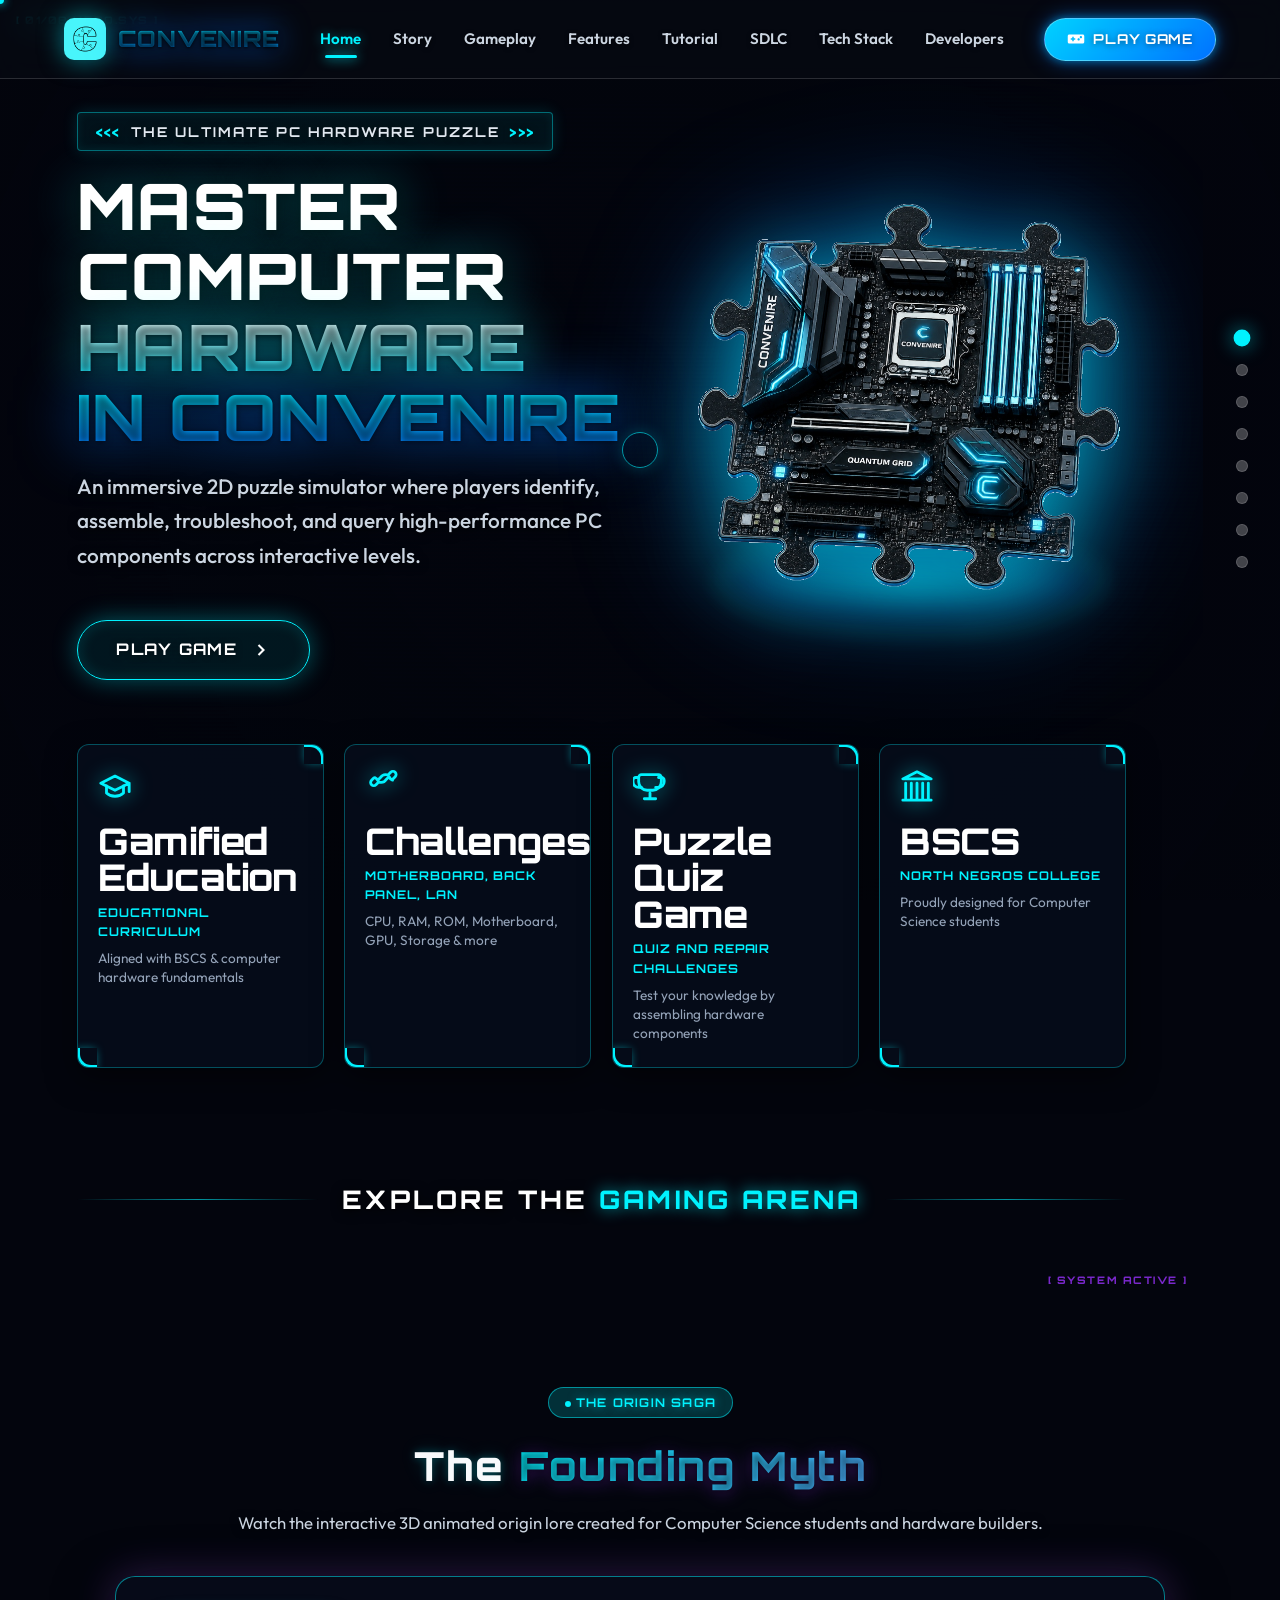
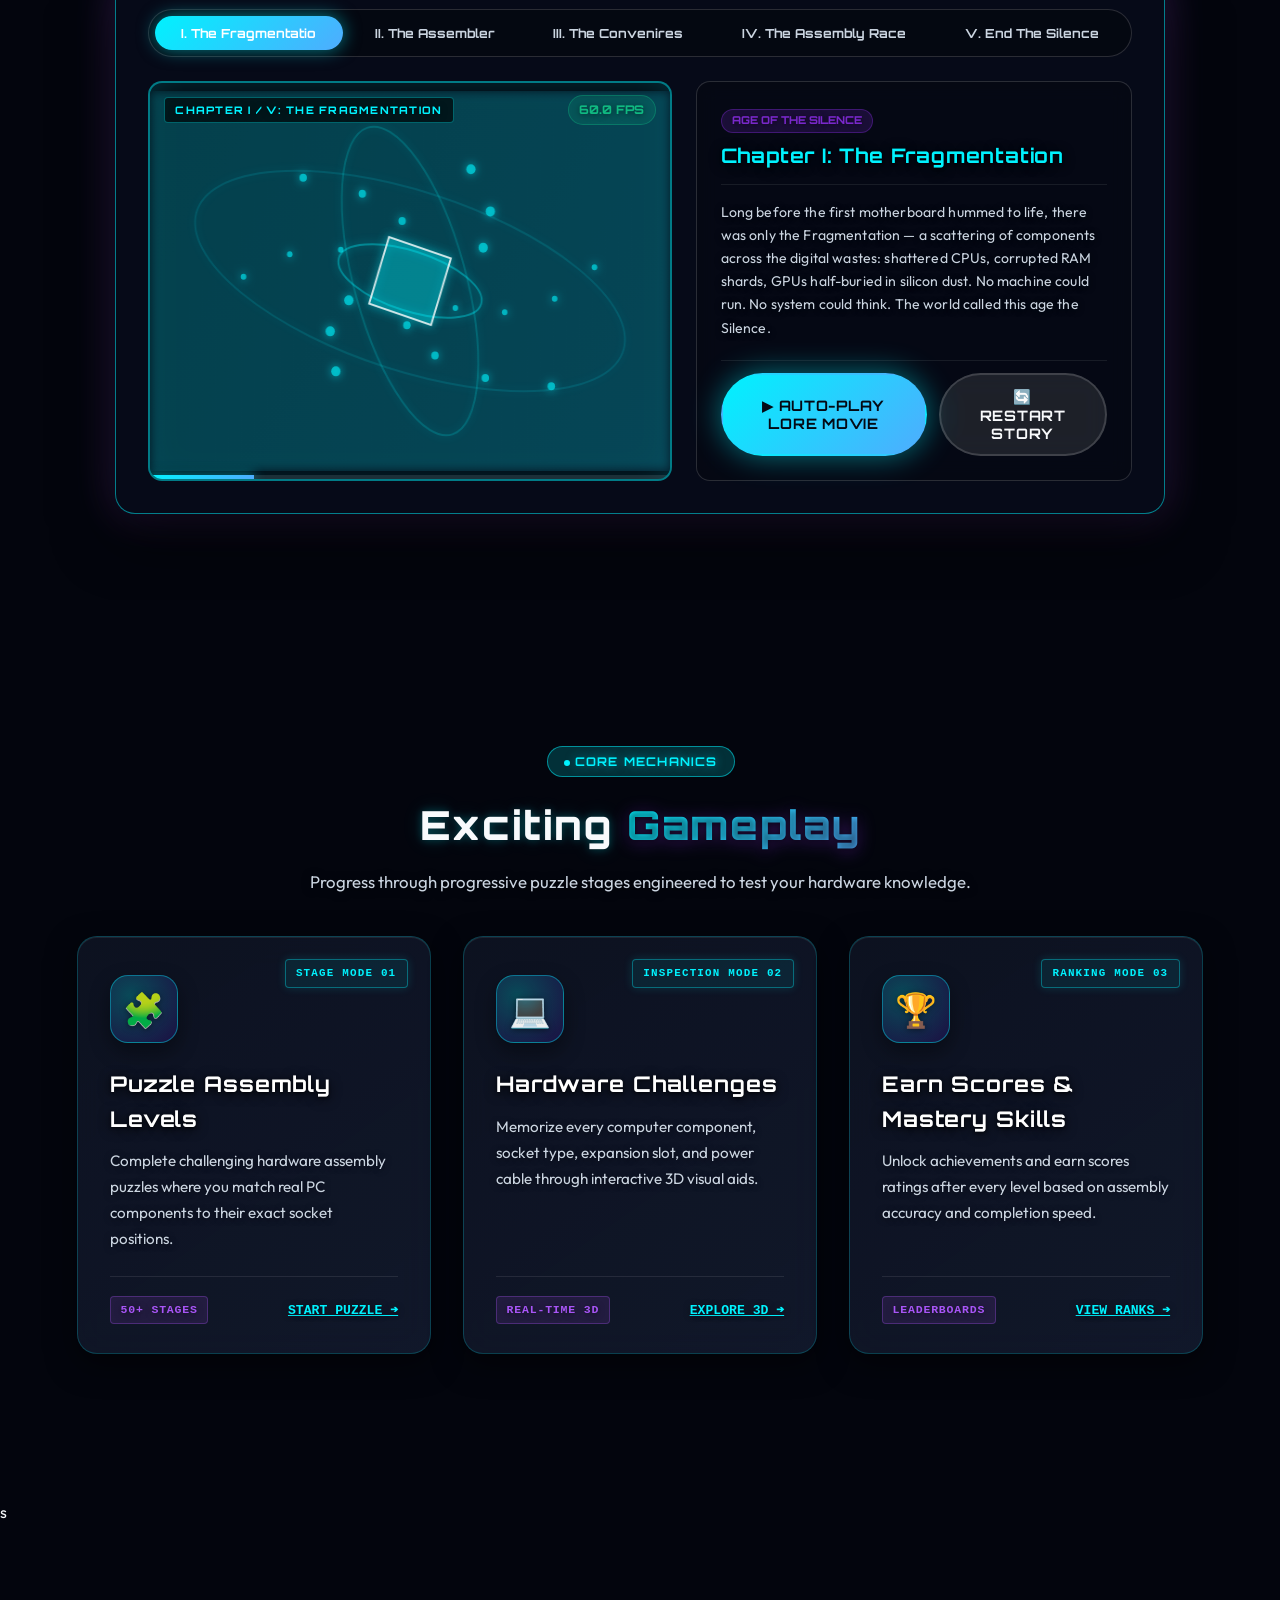
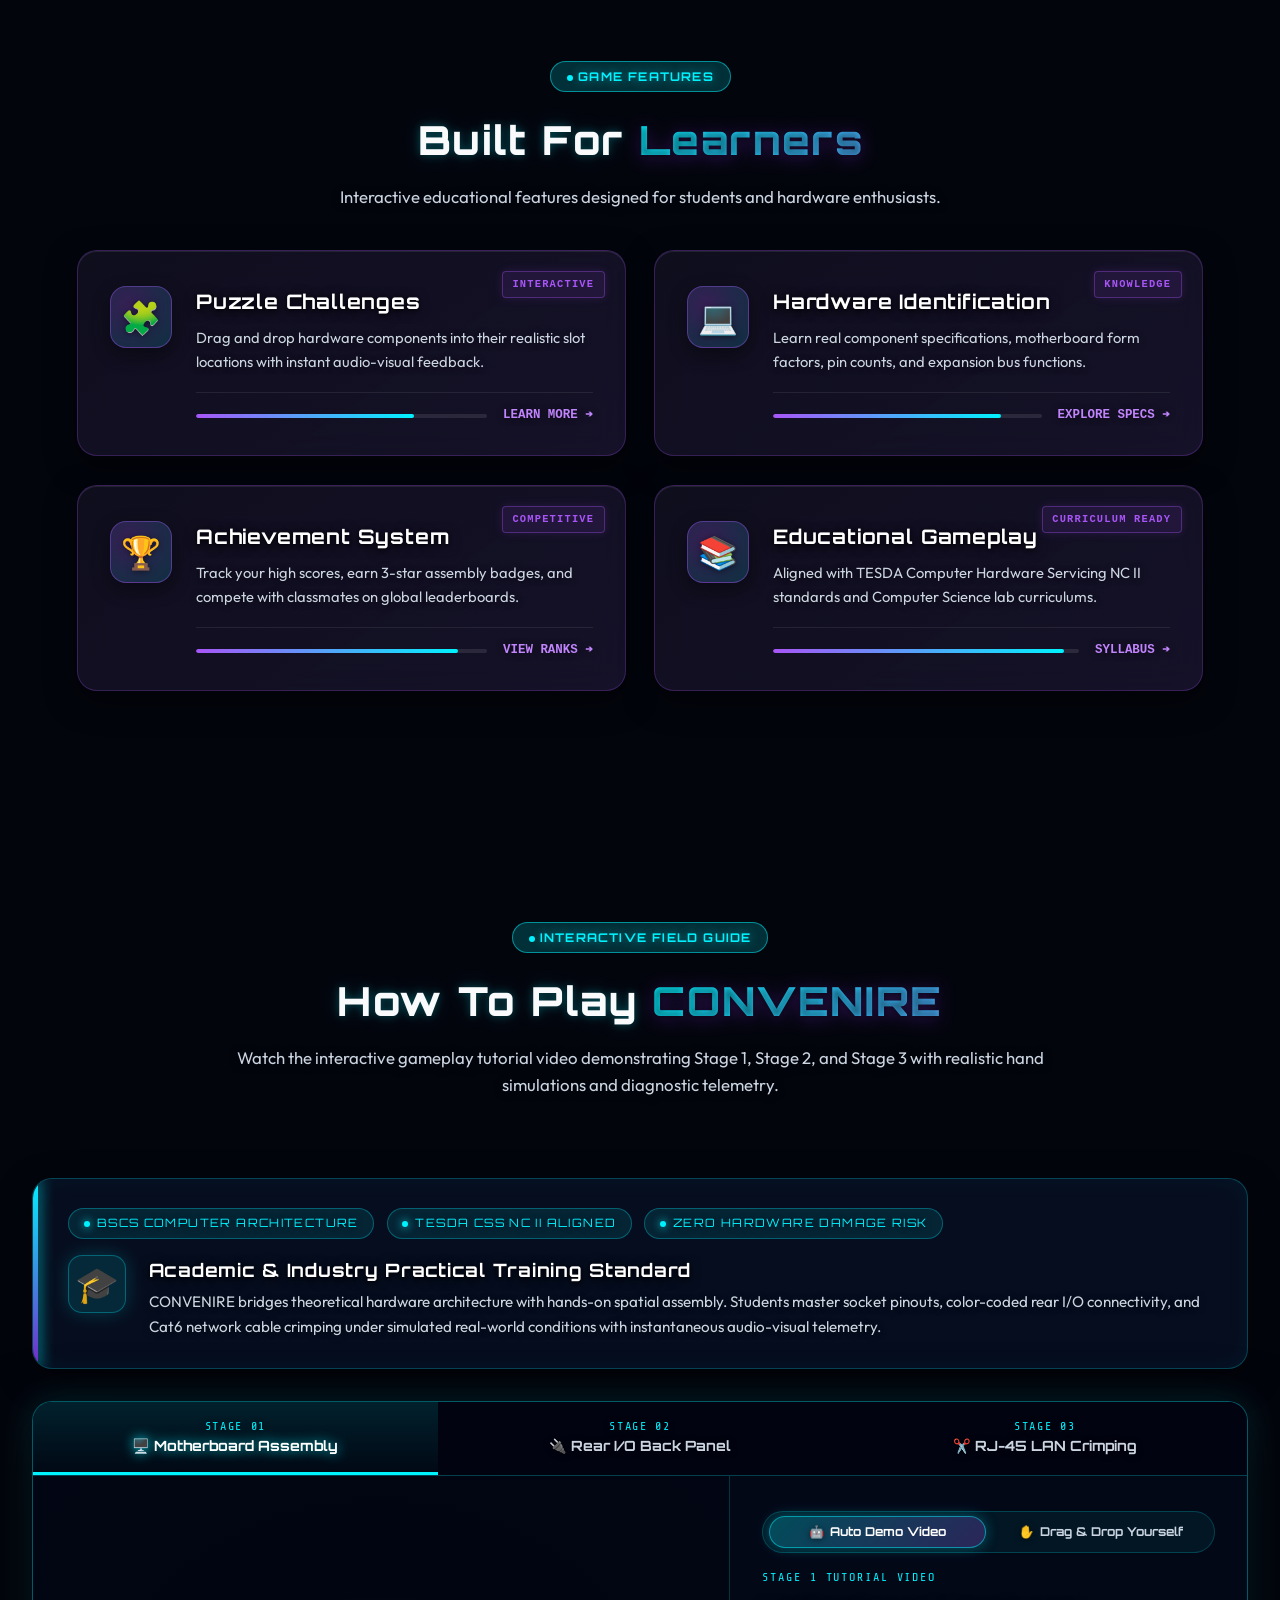
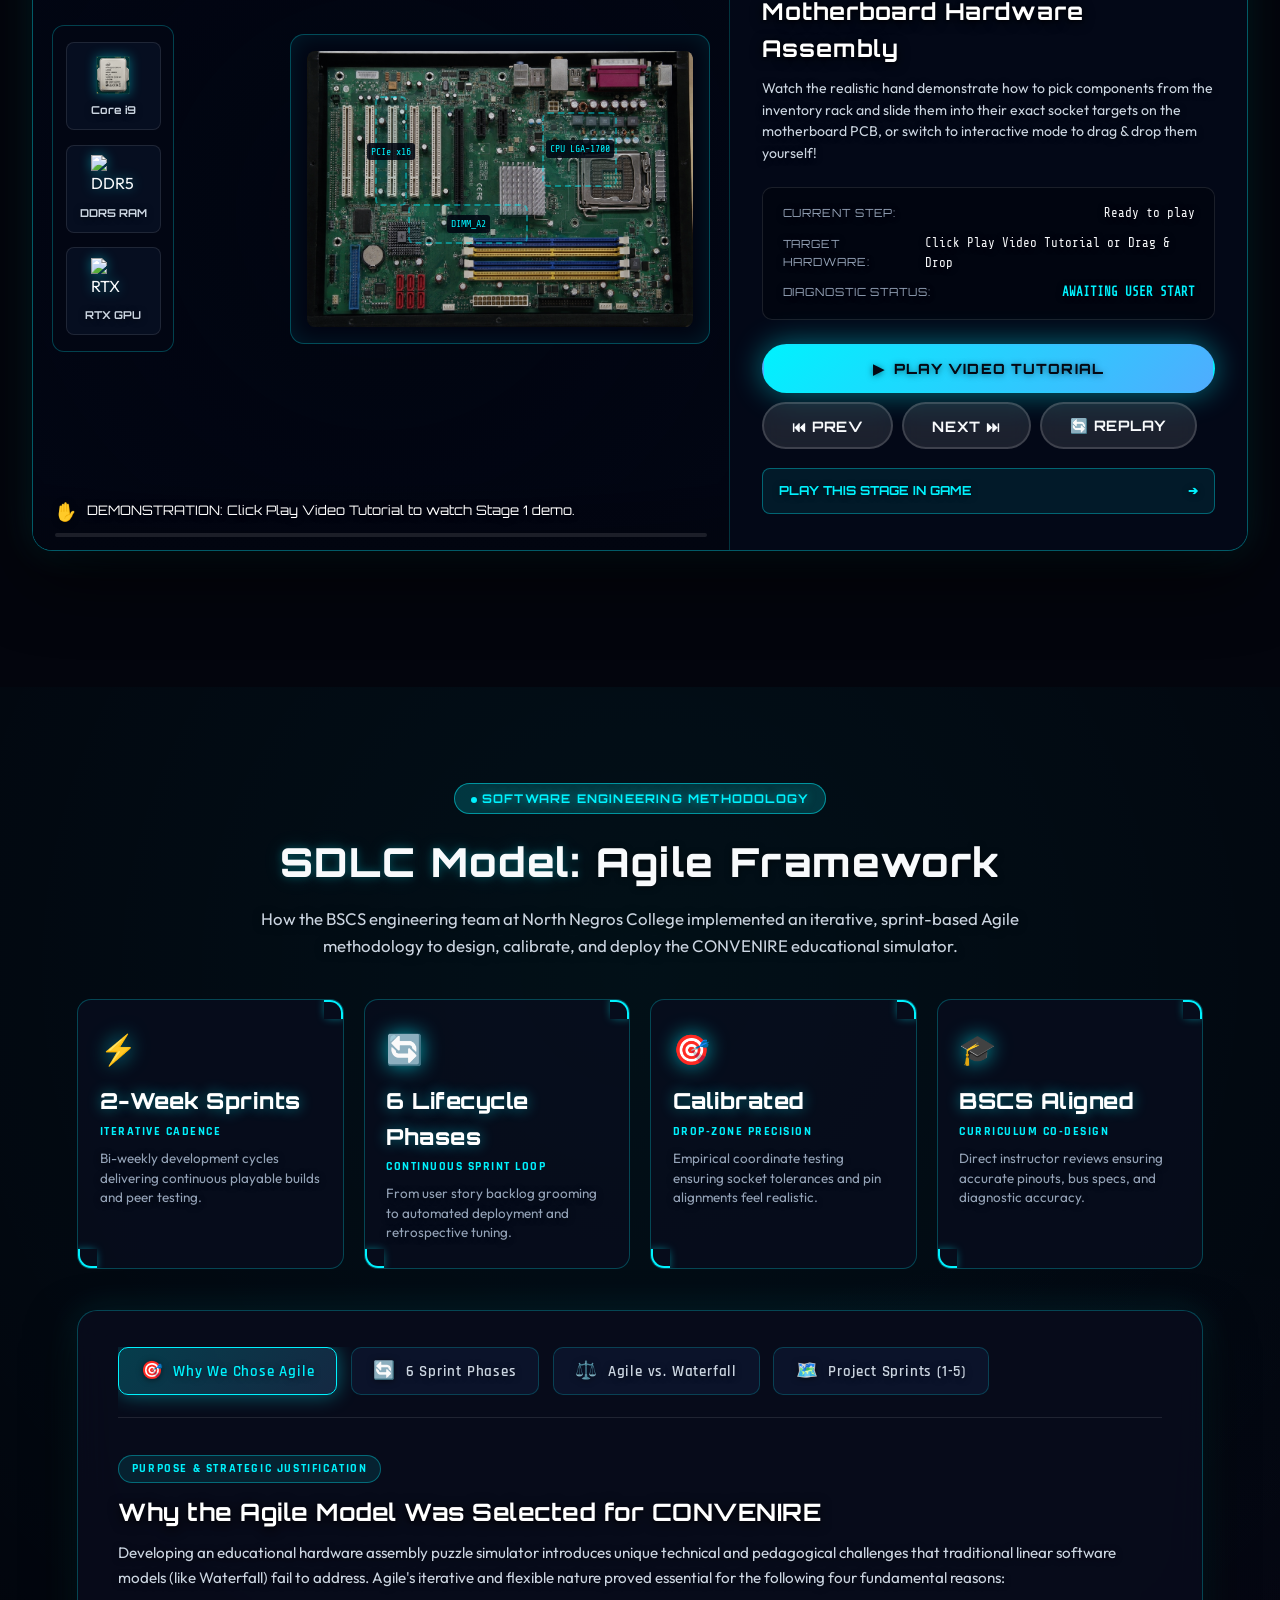
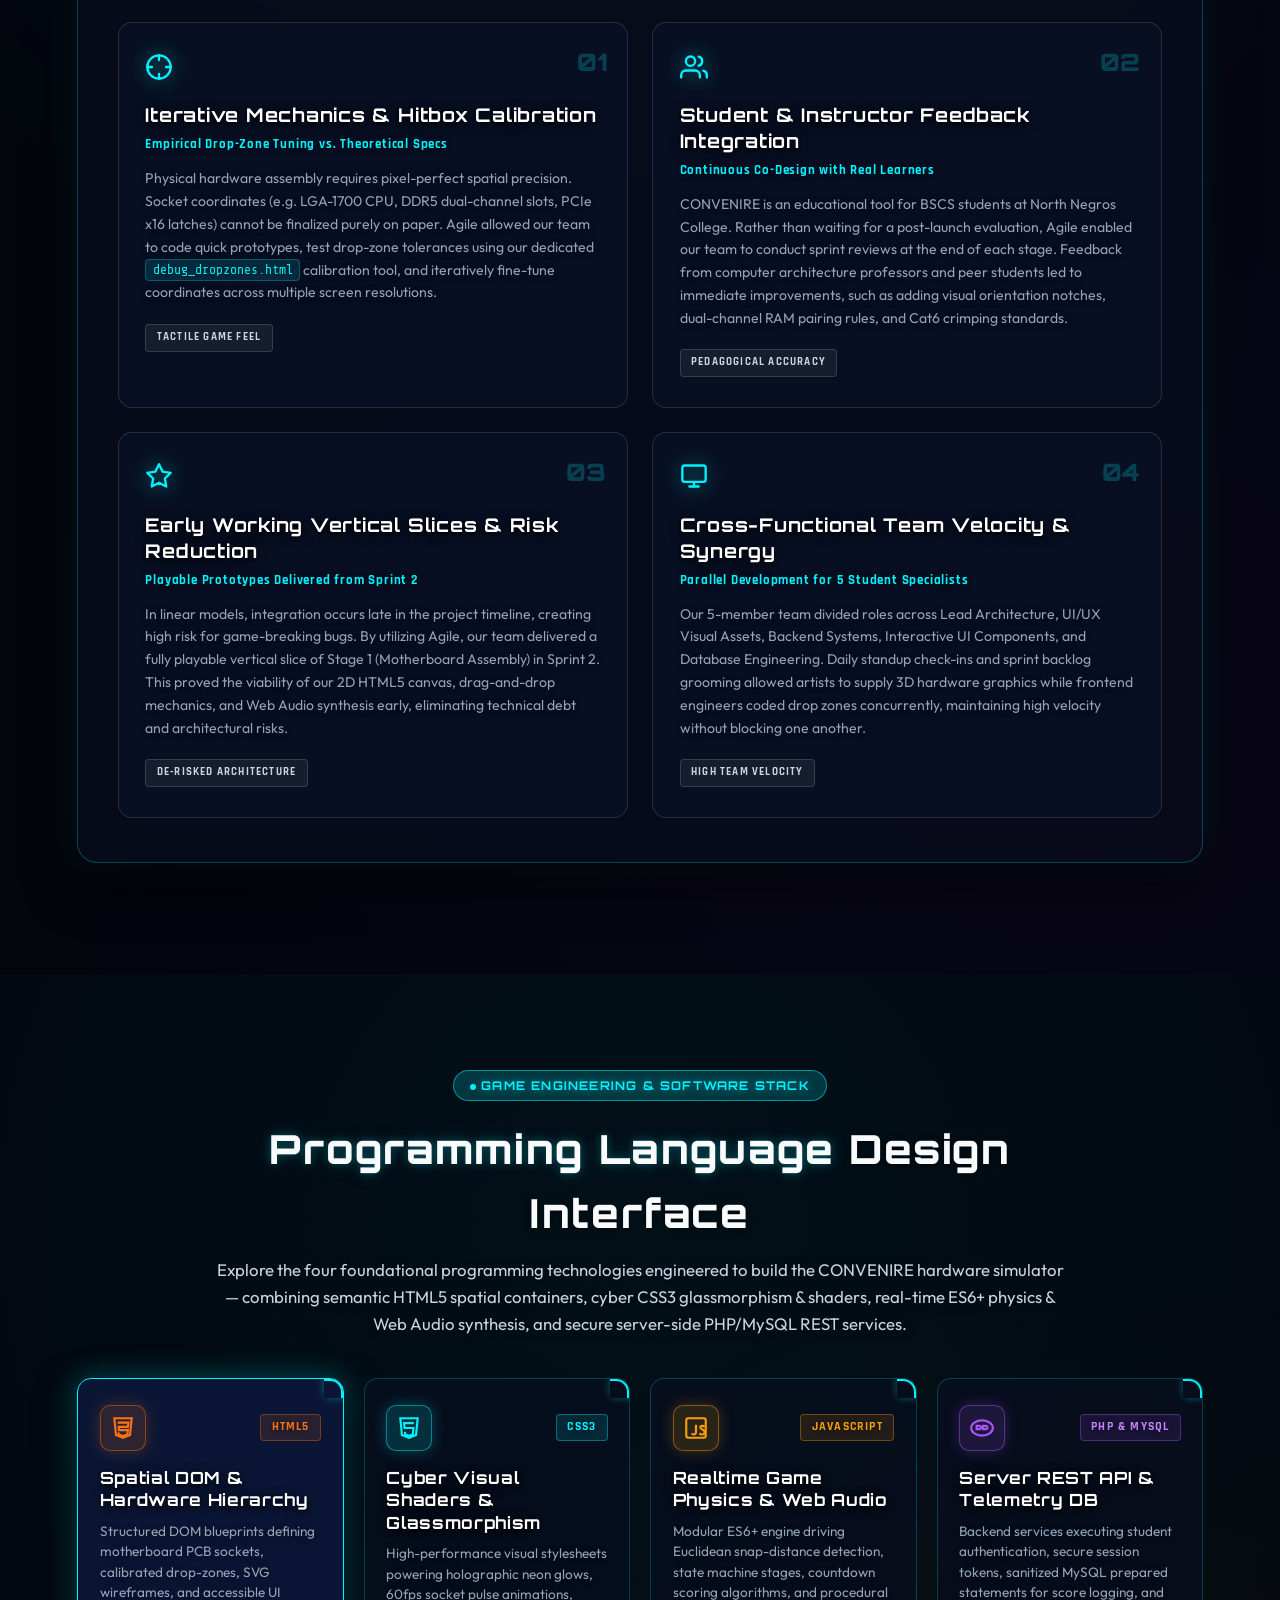
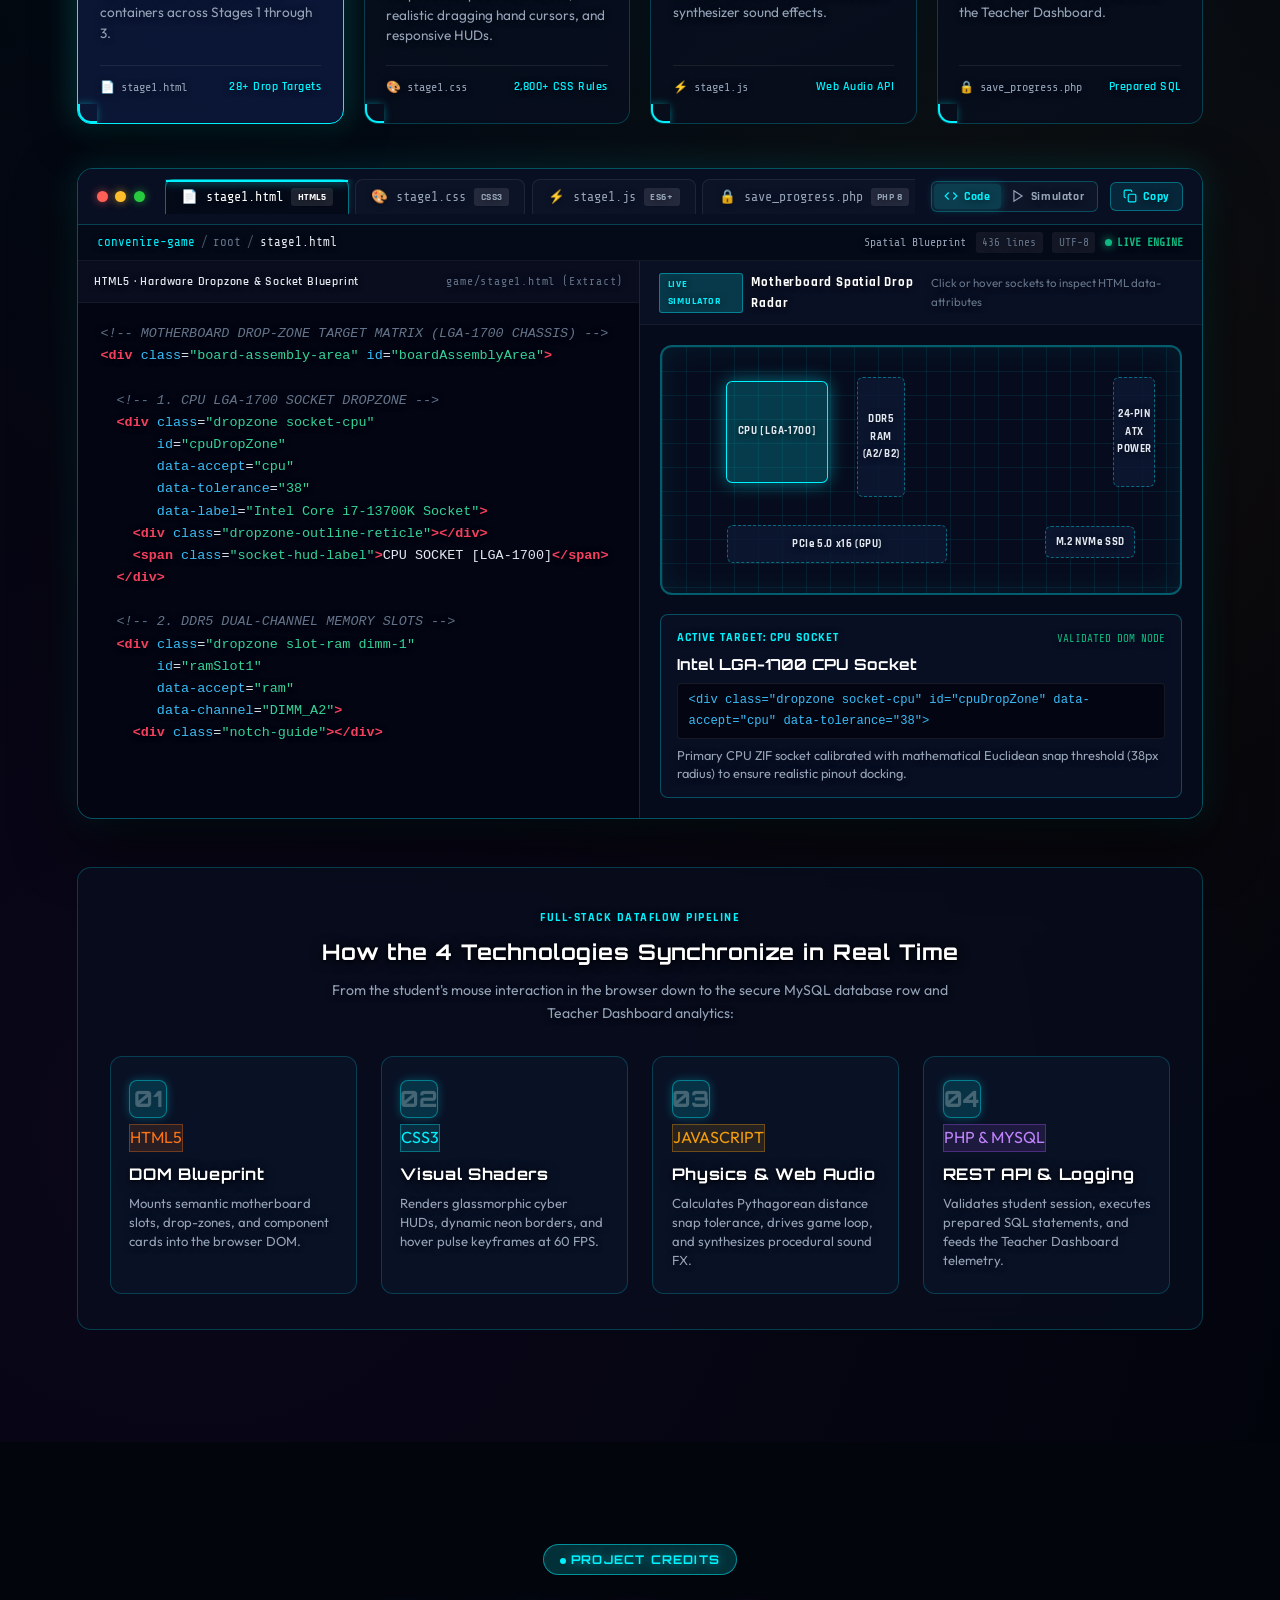
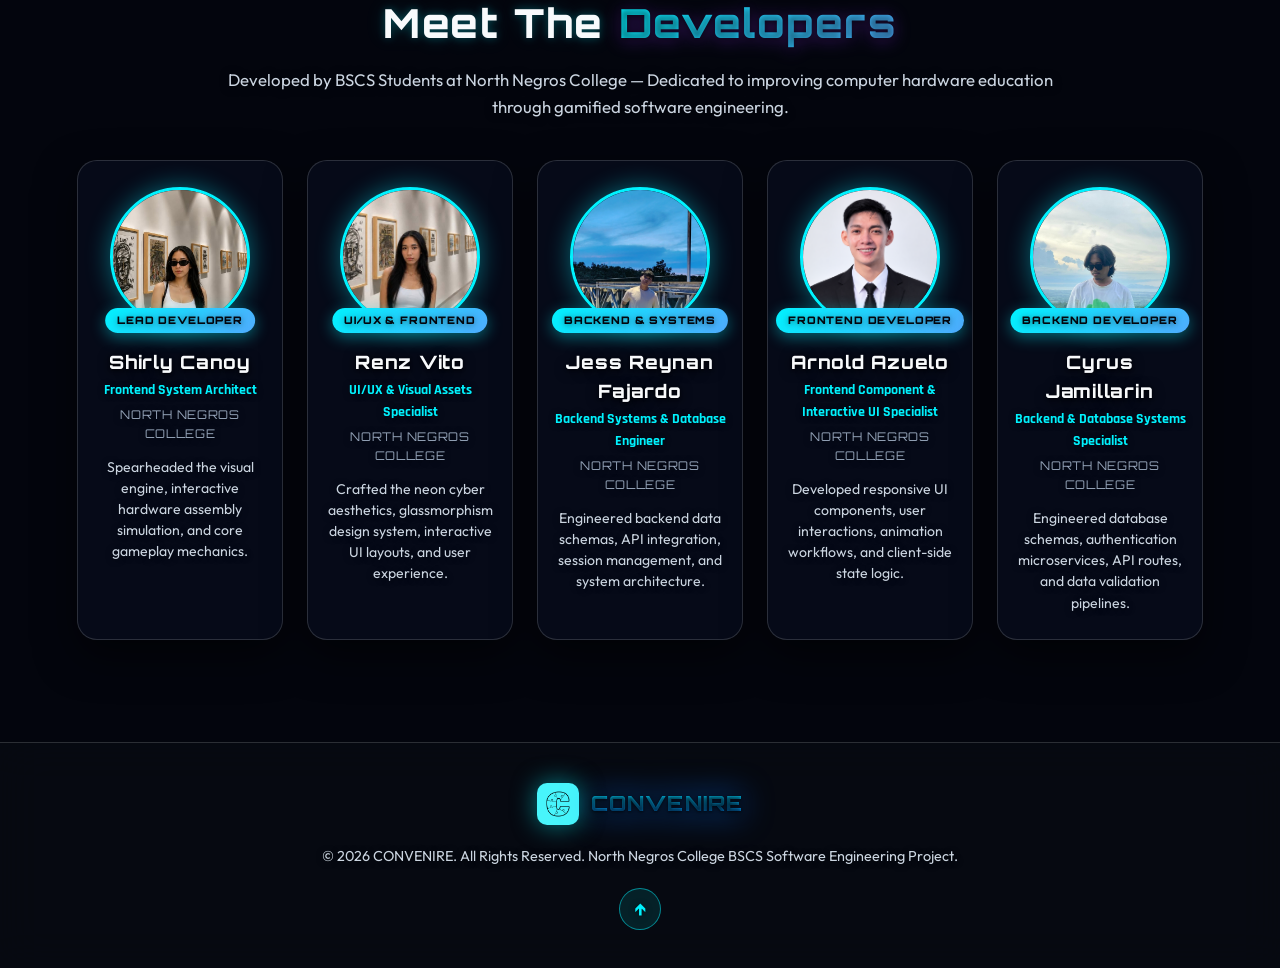
==== index.html @ 81969715 "Add Convenire project files" ====
<!DOCTYPE html>
<html lang="en">
<head>
  <meta charset="UTF-8">
  <meta http-equiv="refresh" content="0; url=website/">
  <meta name="viewport" content="width=device-width, initial-scale=1.0">
  <title>CONVENIRE</title>
  <script>
    window.location.replace("website/");
  </script>
</head>
<body style="background-color: #0b0f19; color: #00f0ff; font-family: sans-serif; display: flex; align-items: center; justify-content: center; height: 100vh; margin: 0;">
  <p>Loading CONVENIRE... <a href="website/" style="color: #3b82f6;">Click here if not redirected</a>.</p>
</body>
</html>
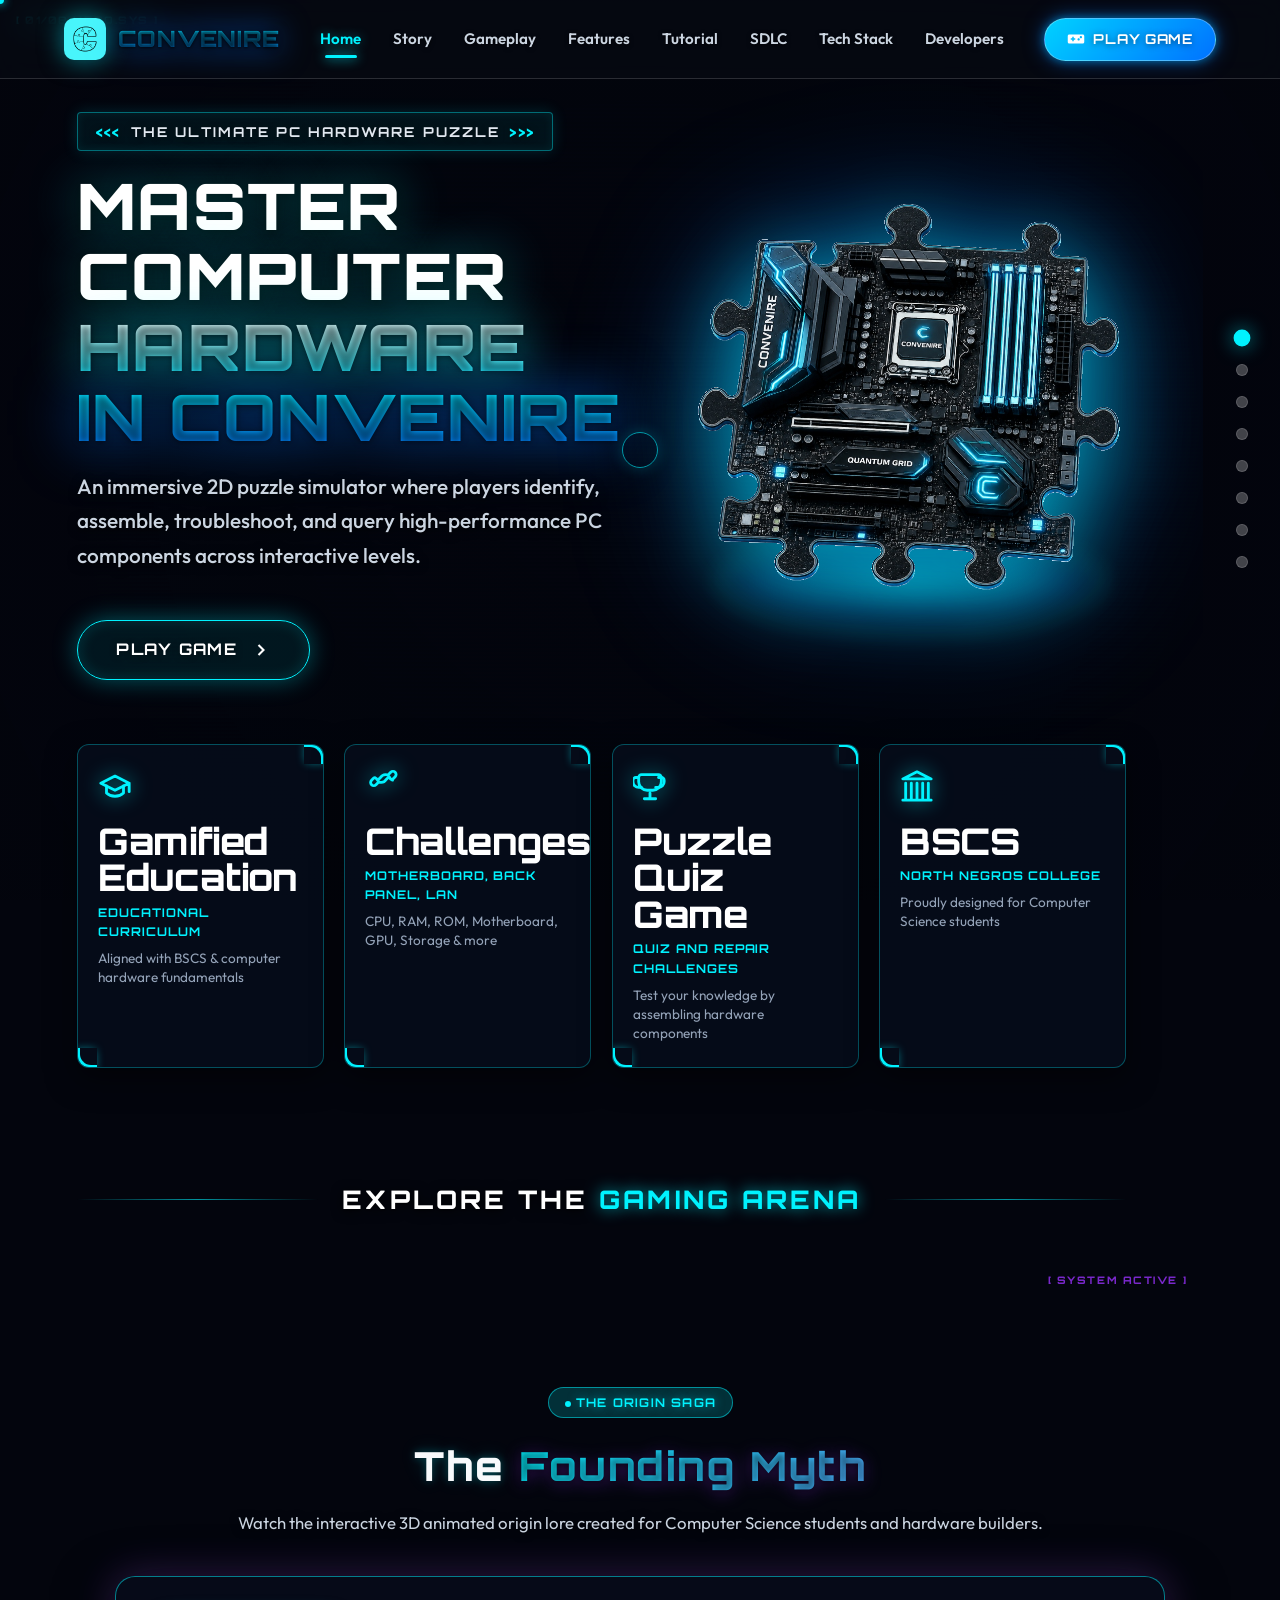
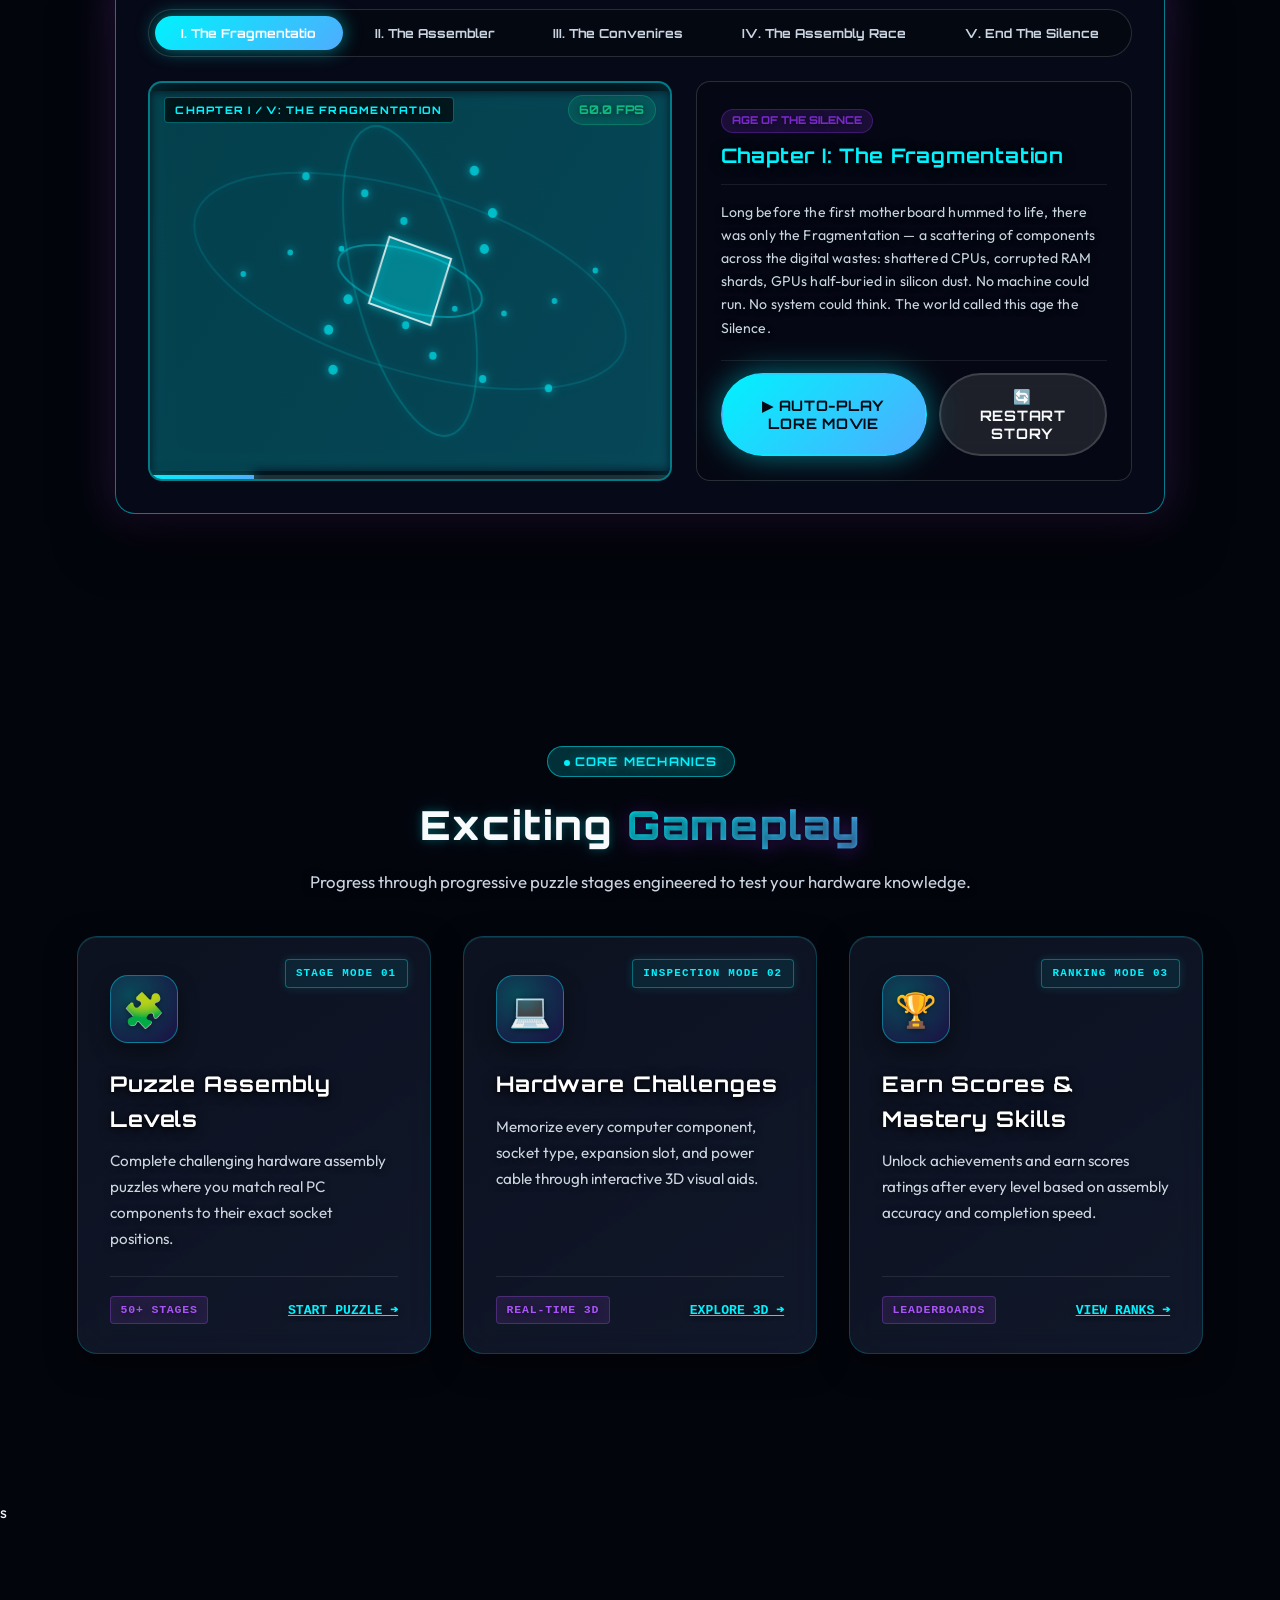
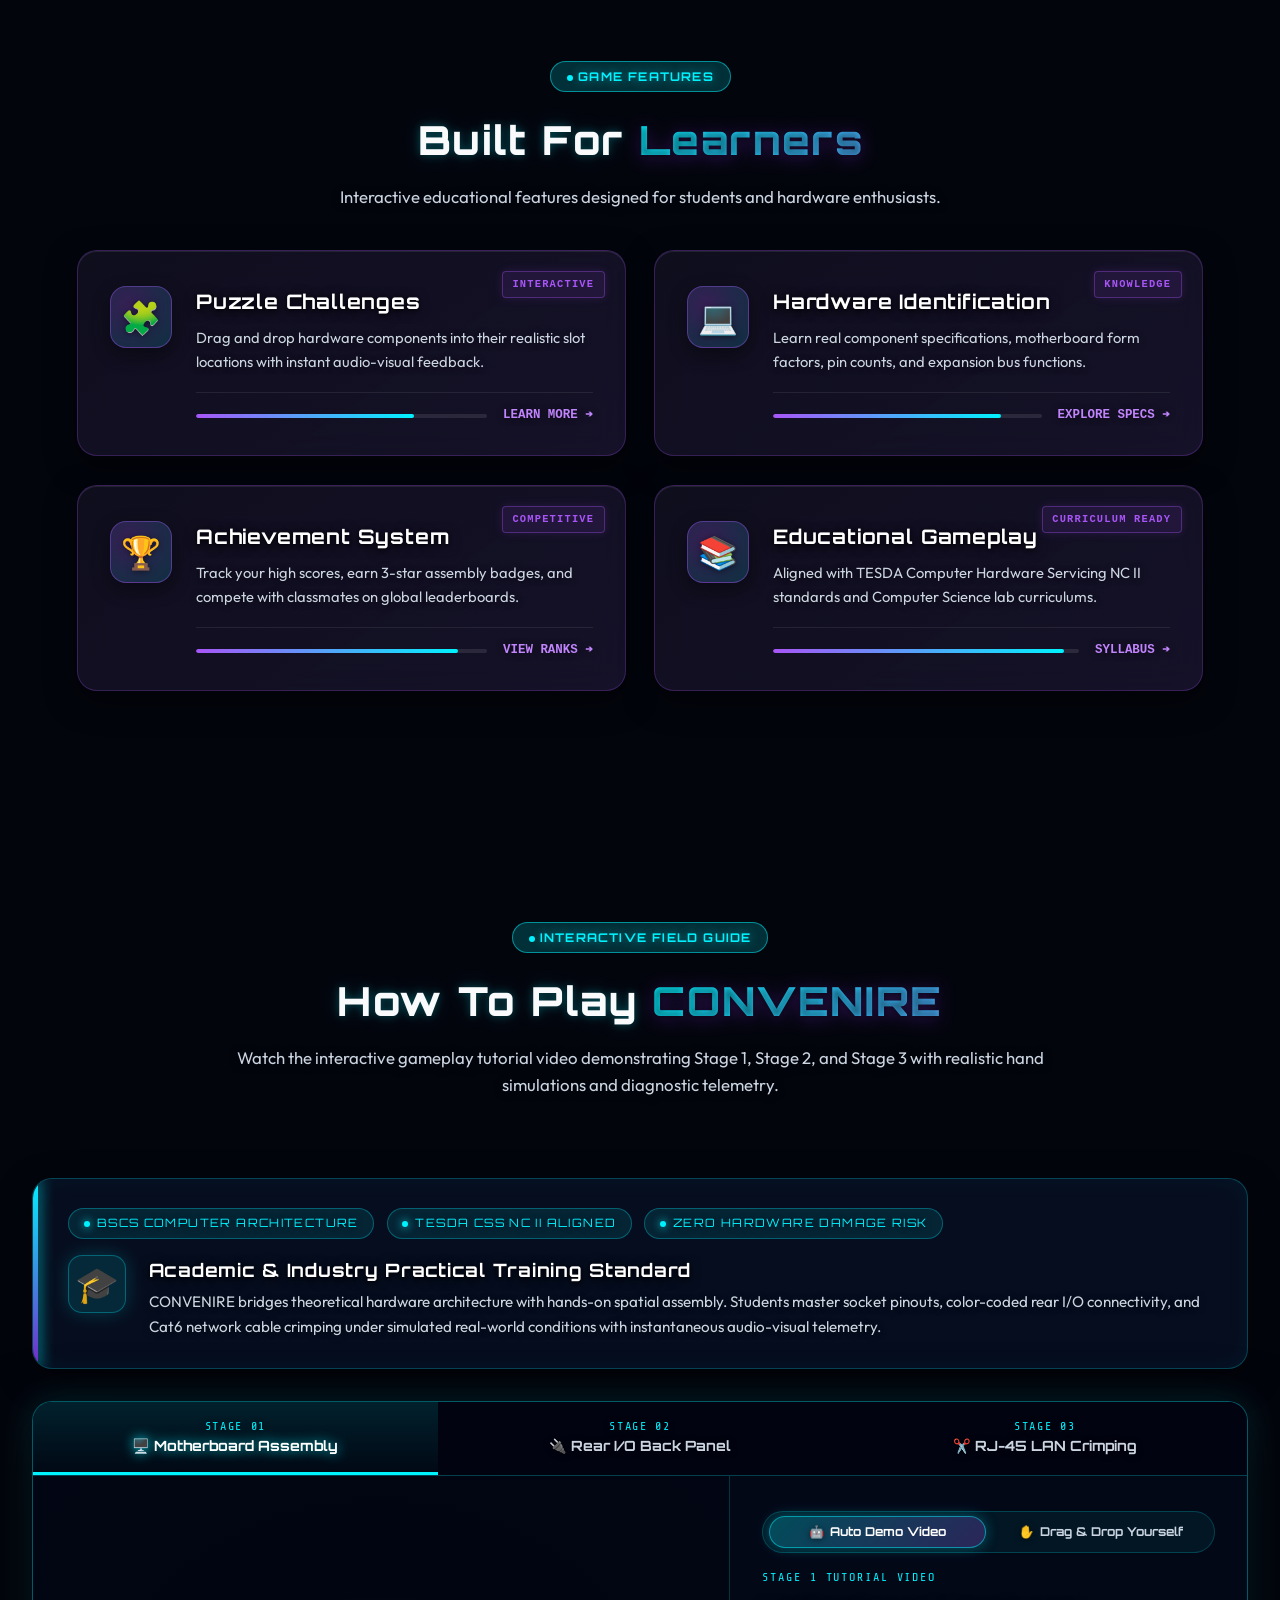
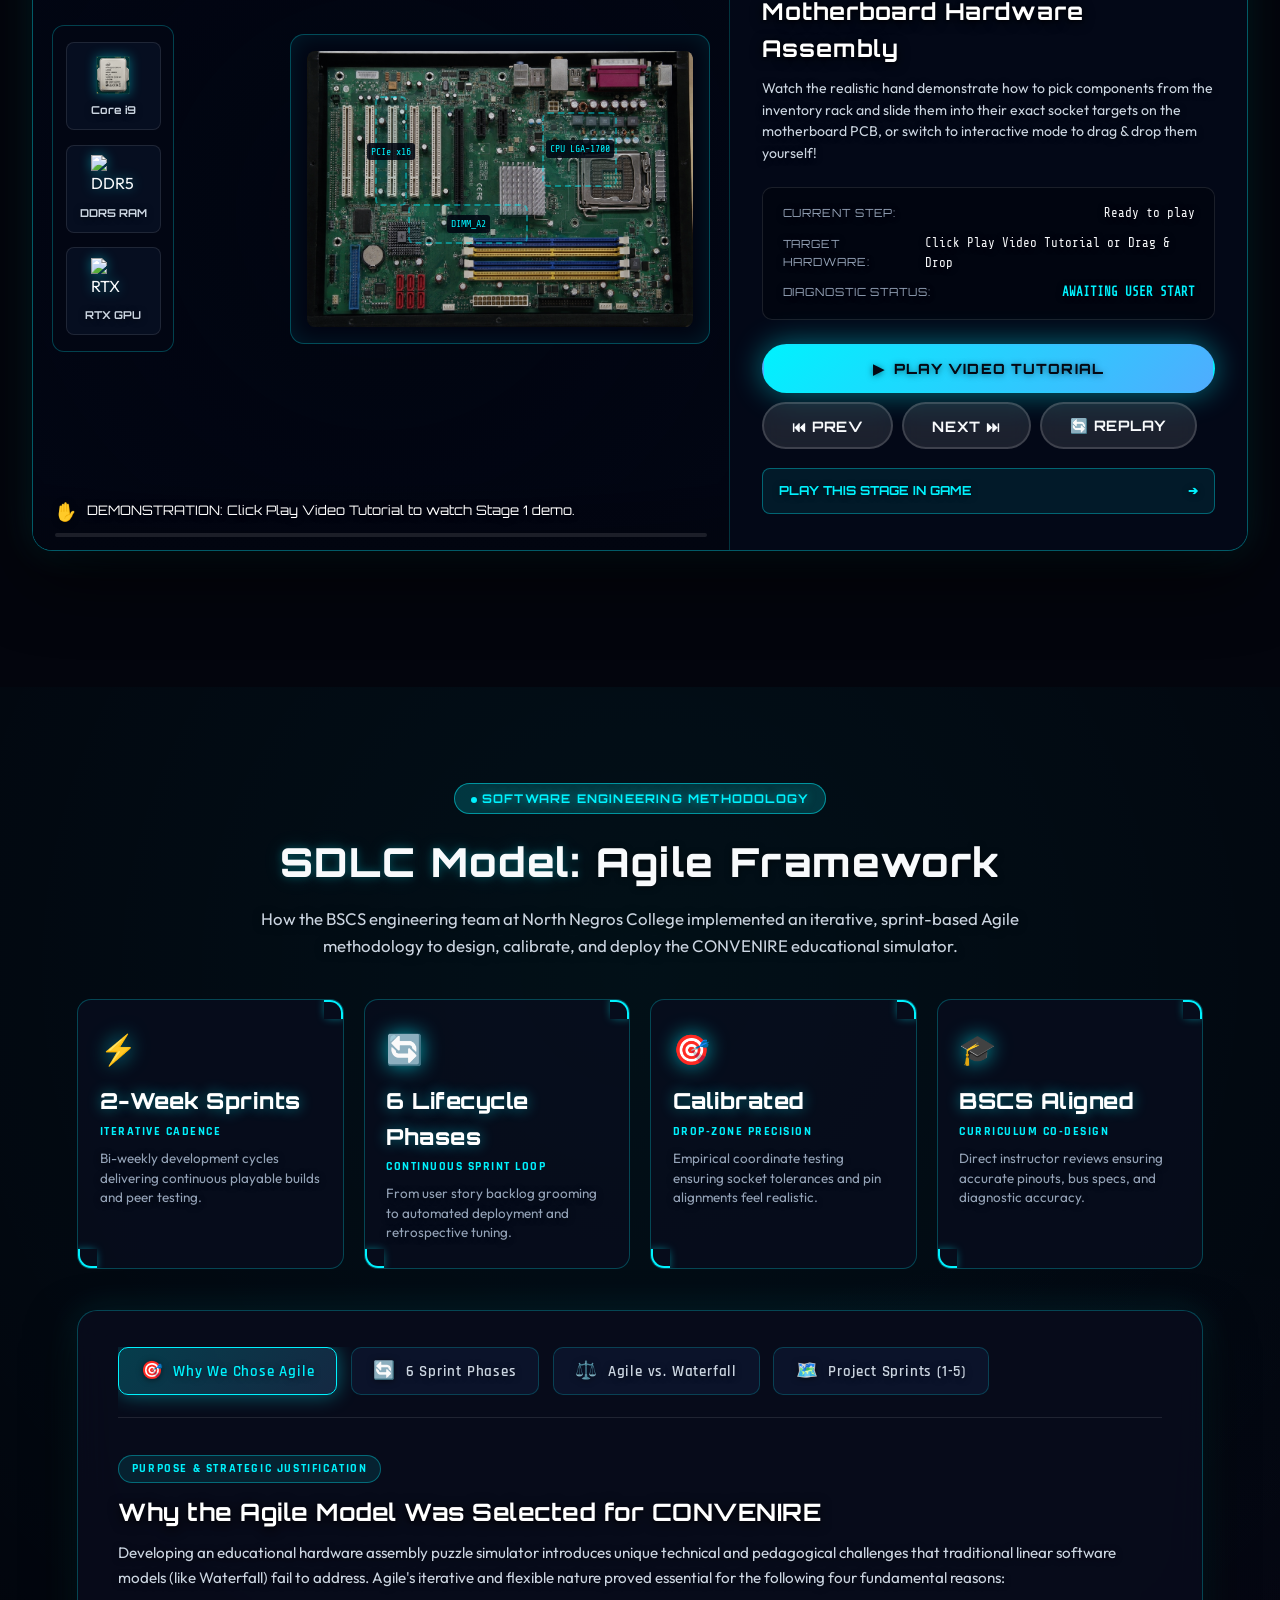
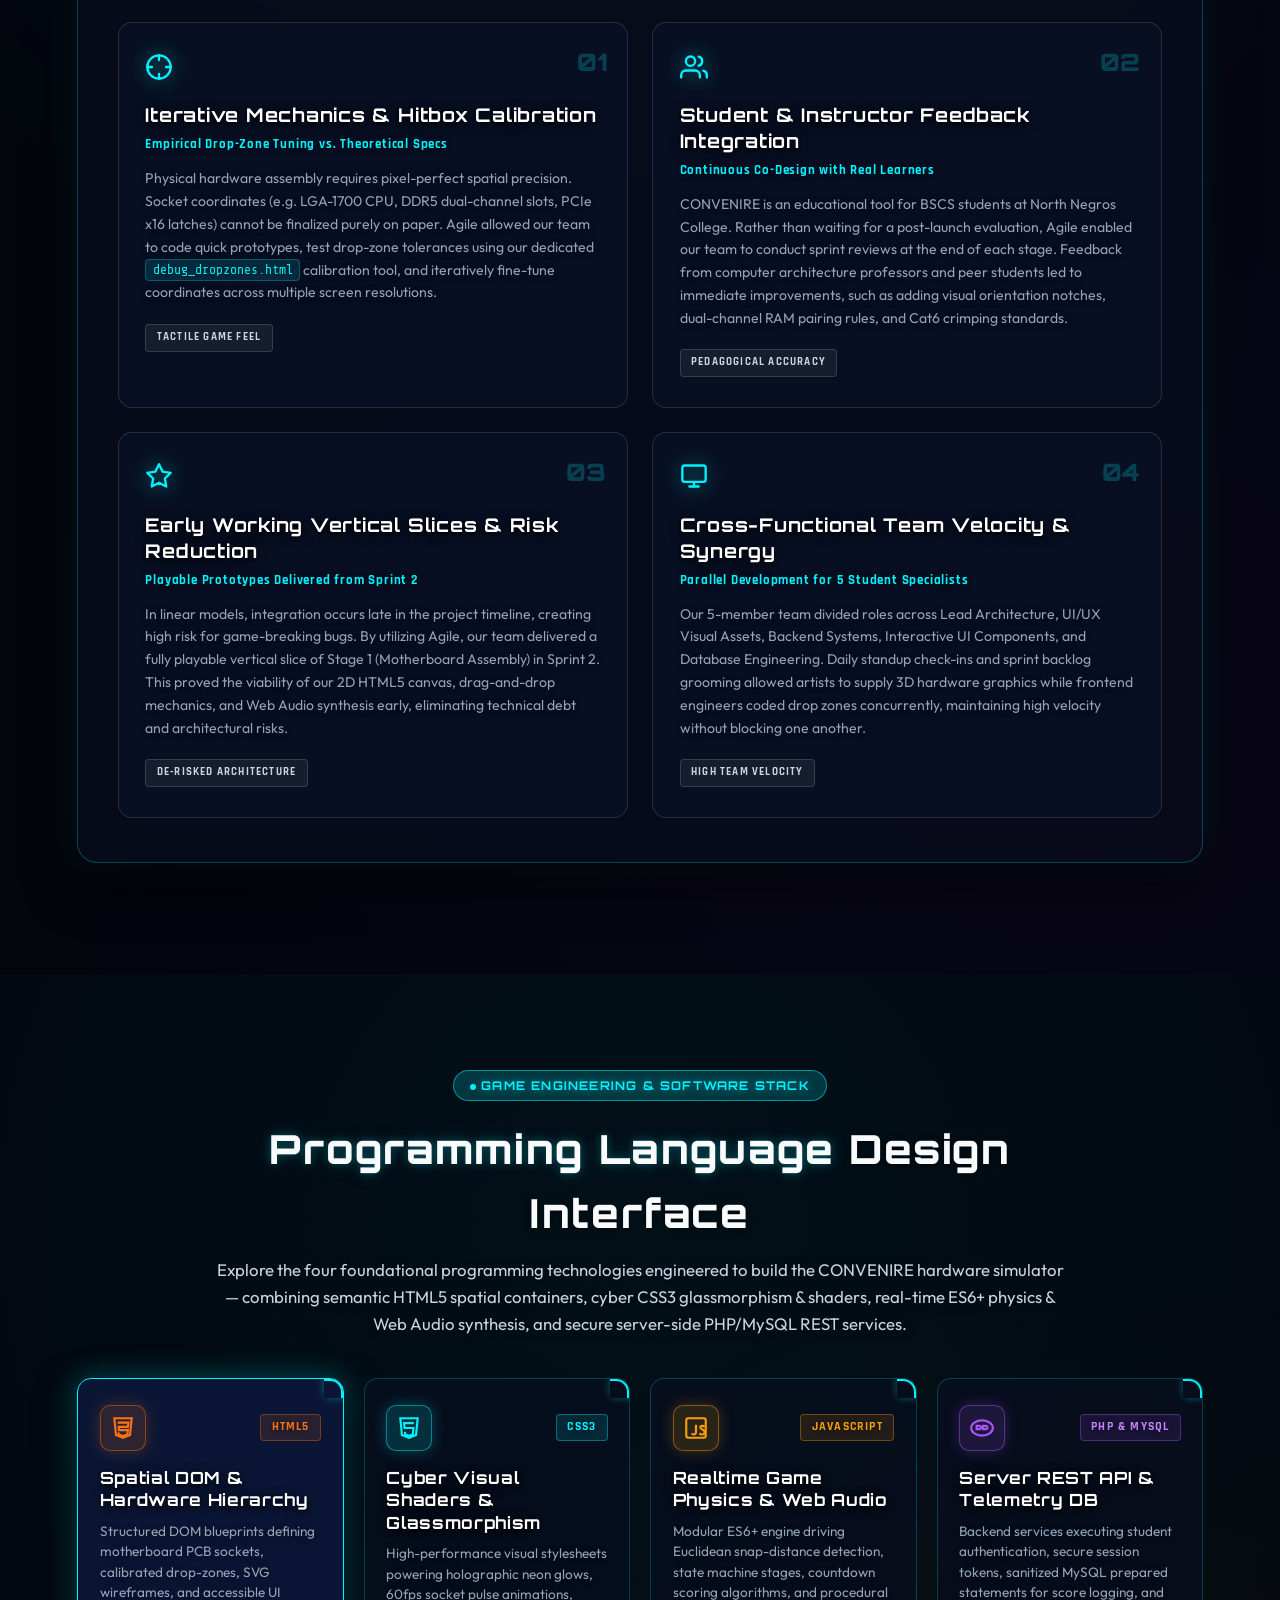
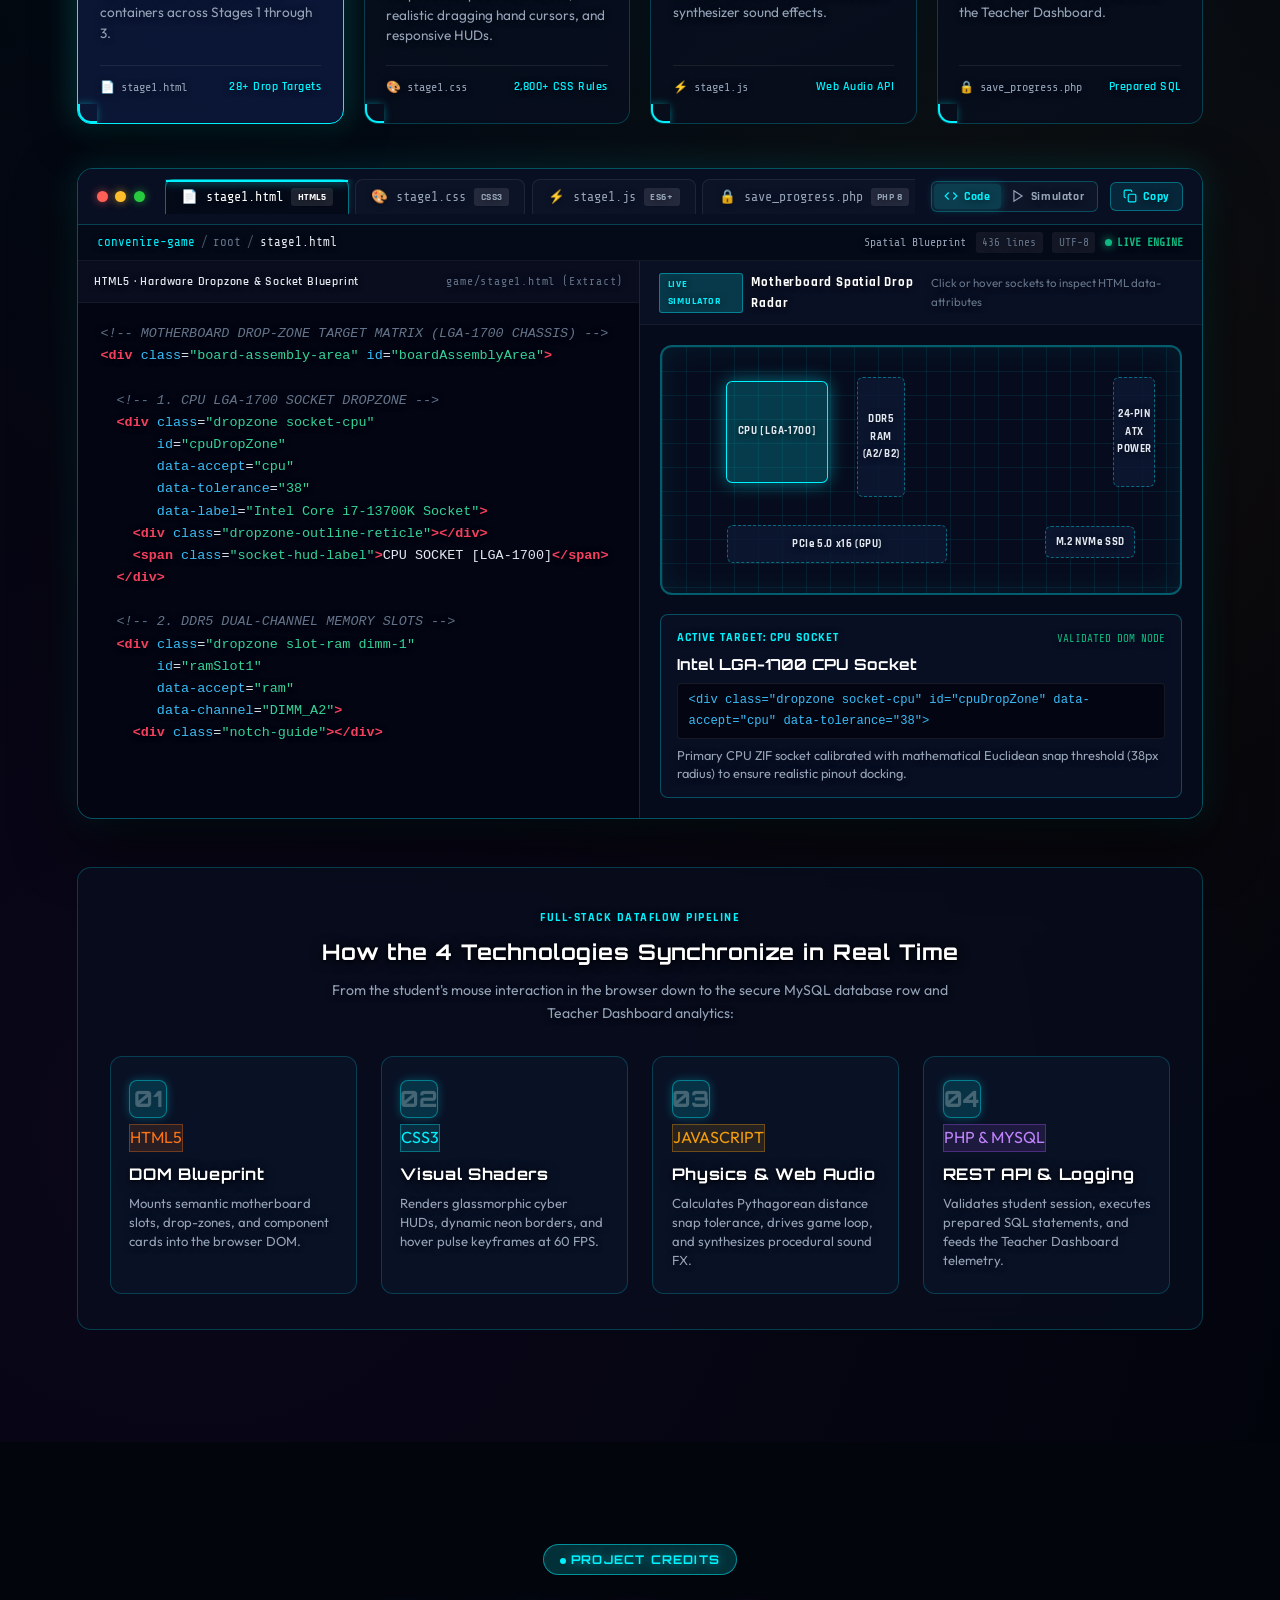
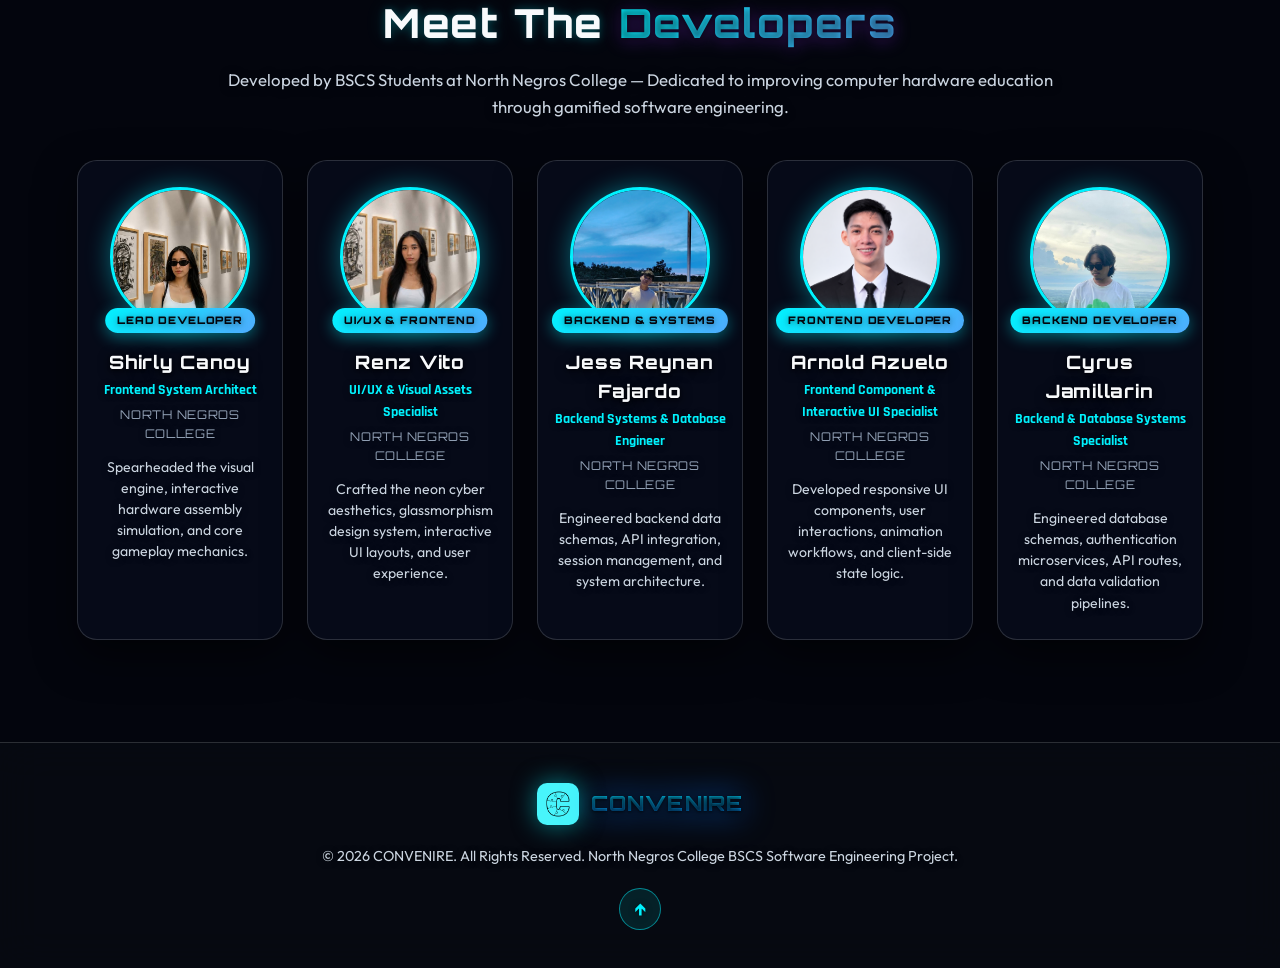
==== commit f2be2317: "Rename game/index.html to MainMenu.html and website/index.html to website.html" ====
--- a/index.html
+++ b/index.html
@@ -2,14 +2,14 @@
 <html lang="en">
 <head>
   <meta charset="UTF-8">
-  <meta http-equiv="refresh" content="0; url=website/">
+  <meta http-equiv="refresh" content="0; url=website/website.html">
   <meta name="viewport" content="width=device-width, initial-scale=1.0">
   <title>CONVENIRE</title>
   <script>
-    window.location.replace("website/");
+    window.location.replace("website/website.html");
   </script>
 </head>
 <body style="background-color: #0b0f19; color: #00f0ff; font-family: sans-serif; display: flex; align-items: center; justify-content: center; height: 100vh; margin: 0;">
-  <p>Loading CONVENIRE... <a href="website/" style="color: #3b82f6;">Click here if not redirected</a>.</p>
+  <p>Loading CONVENIRE... <a href="website/website.html" style="color: #3b82f6;">Click here if not redirected</a>.</p>
 </body>
 </html>
